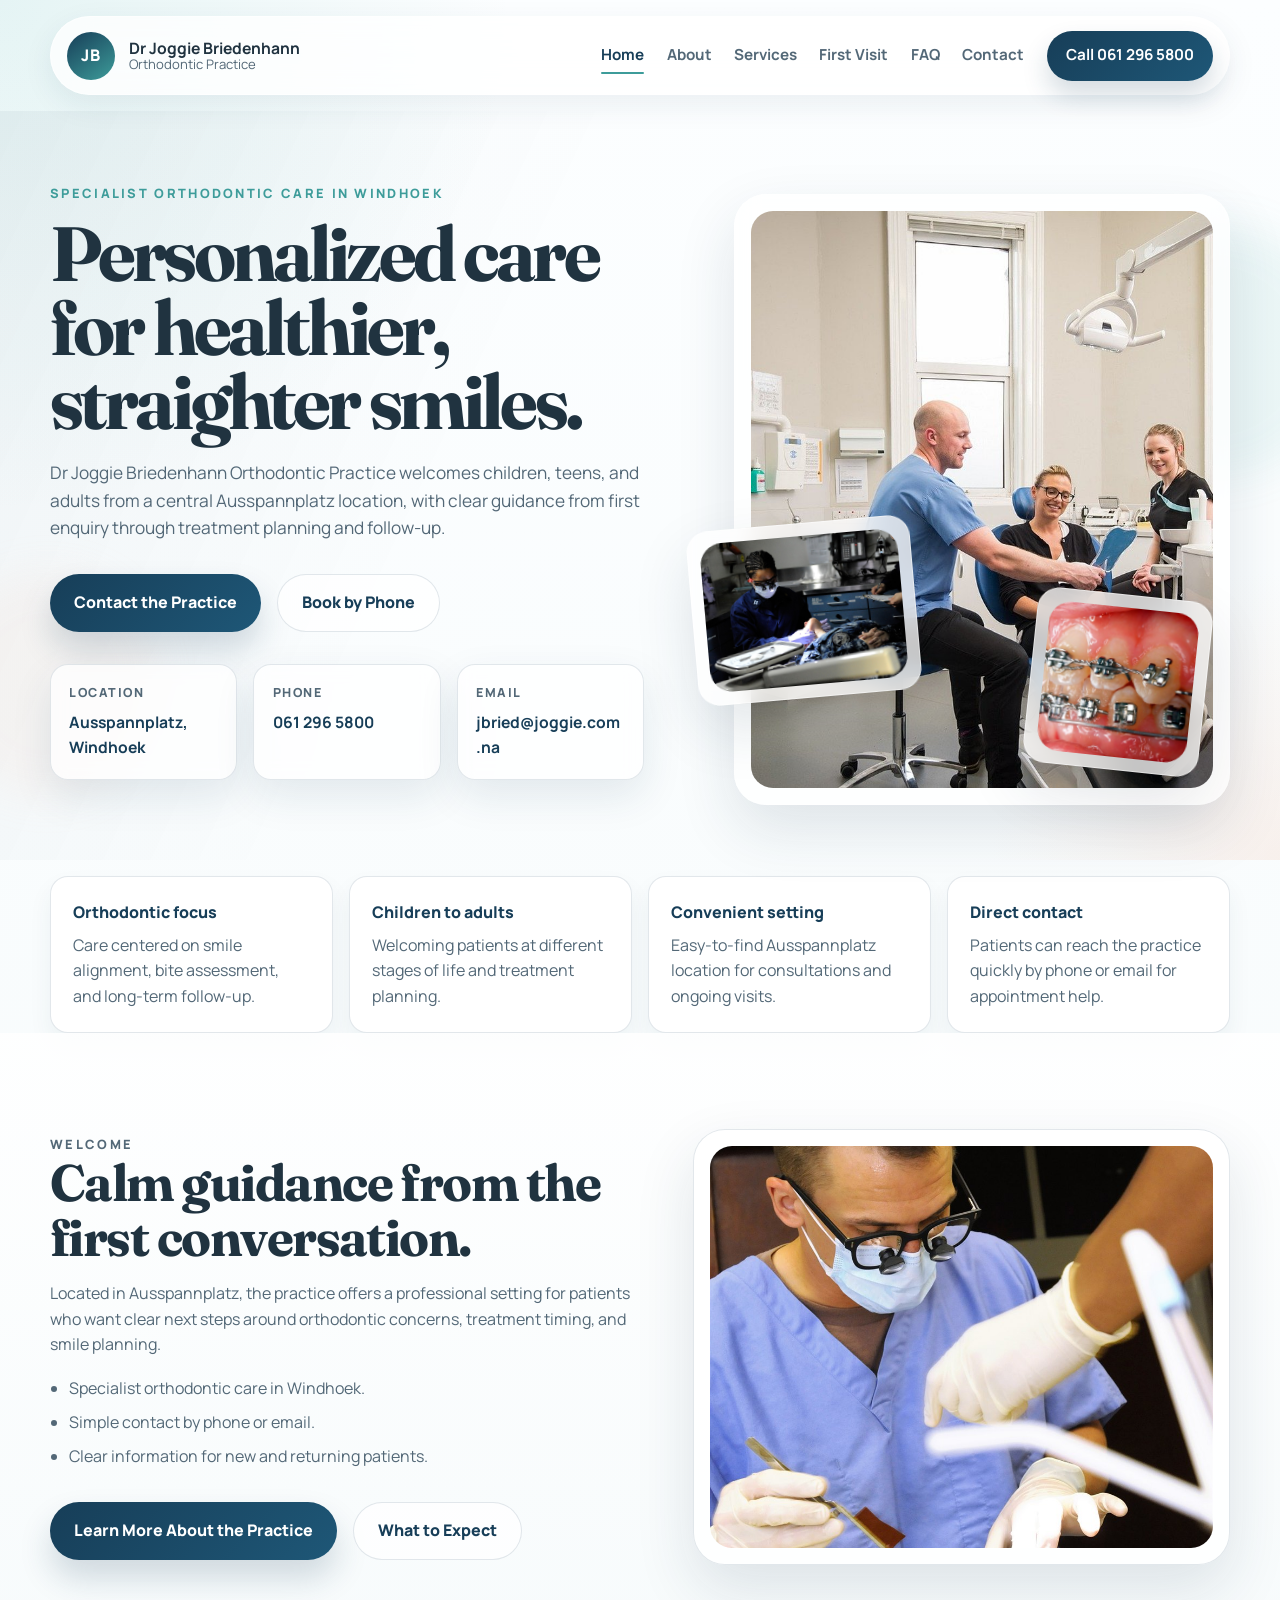
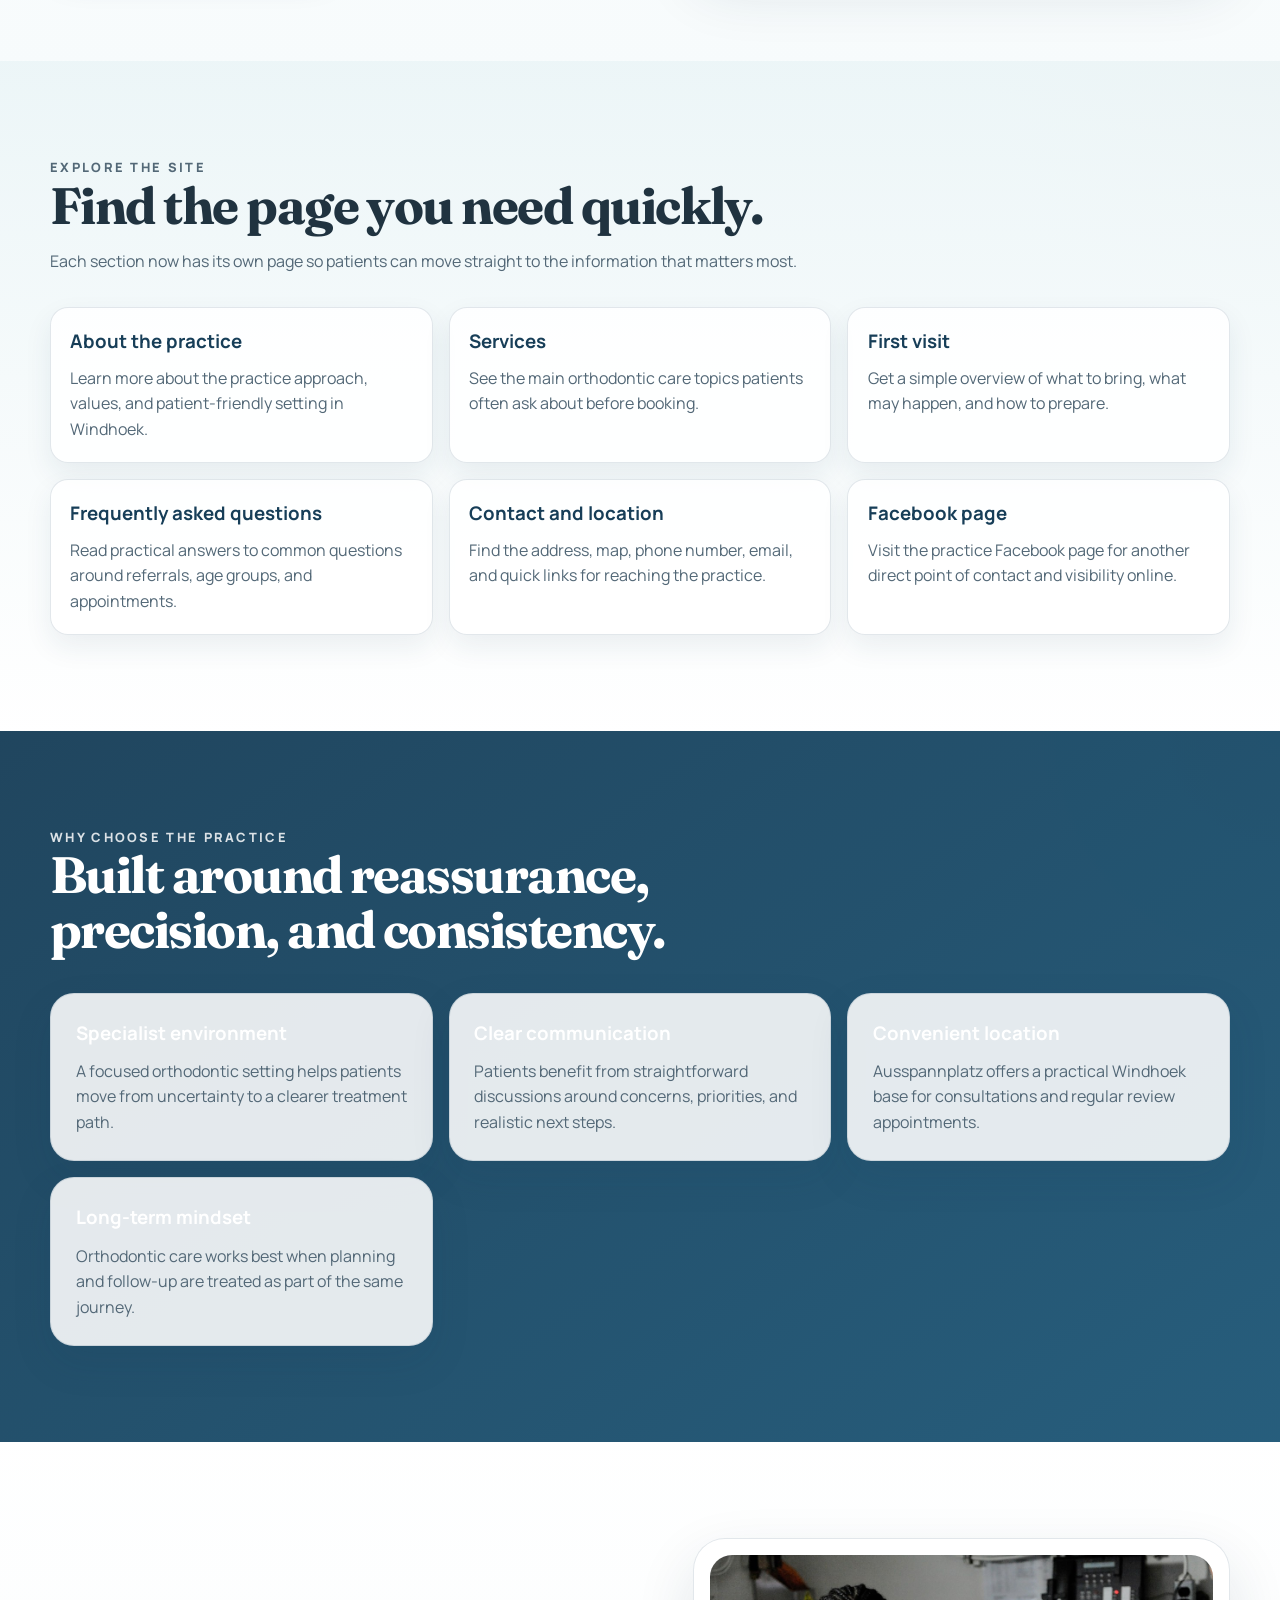
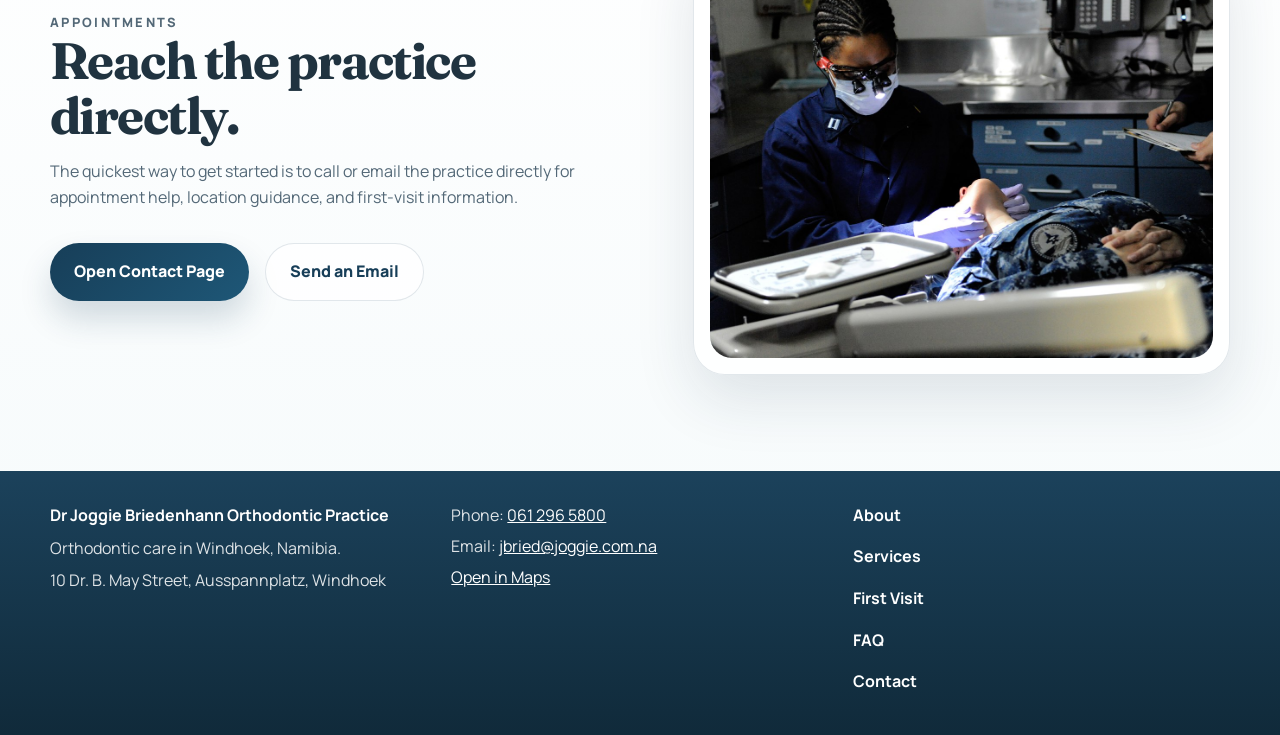
==== index.html @ 8079763b "Initial commit: Joggie Briedenhann website Co-Authored-By: Claude Sonnet 4.6 <noreply@anthropic.com>" ====
<!DOCTYPE html>
<html lang="en">
<head>
    <meta charset="UTF-8">
    <meta name="viewport" content="width=device-width, initial-scale=1.0">
    <title>Dr Joggie Briedenhann Orthodontic Practice | Home</title>
    <meta name="description" content="Orthodontic care in Windhoek, Namibia. Visit Dr Joggie Briedenhann Orthodontic Practice in Ausspannplatz for consultations, first-visit guidance, and direct contact details.">
    <link rel="preconnect" href="https://fonts.googleapis.com">
    <link rel="preconnect" href="https://fonts.gstatic.com" crossorigin>
    <link rel="icon" href="favicon.svg" type="image/svg+xml">
    <link href="https://fonts.googleapis.com/css2?family=Fraunces:opsz,wght@9..144,500;9..144,600;9..144,700&family=Manrope:wght@400;500;600;700;800&display=swap" rel="stylesheet">
    <link rel="stylesheet" href="styles.css">
</head>
<body>
    <header class="site-header">
        <div class="container header-shell">
            <a class="brand" href="index.html" aria-label="Dr Joggie Briedenhann Orthodontic Practice">
                <span class="brand-mark">JB</span>
                <span class="brand-copy">
                    <strong>Dr Joggie Briedenhann</strong>
                    <span>Orthodontic Practice</span>
                </span>
            </a>

            <button class="menu-toggle" type="button" aria-expanded="false" aria-controls="site-nav">
                <span></span>
                <span></span>
                <span></span>
                <span class="sr-only">Open navigation</span>
            </button>

            <nav class="site-nav" id="site-nav" aria-label="Primary">
                <a class="active" href="index.html">Home</a>
                <a href="about.html">About</a>
                <a href="services.html">Services</a>
                <a href="first-visit.html">First Visit</a>
                <a href="faq.html">FAQ</a>
                <a href="contact.html">Contact</a>
                <a class="nav-cta" href="tel:+264612965800">Call 061 296 5800</a>
            </nav>
        </div>
    </header>

    <main>
        <section class="hero section-shell">
            <div class="hero-orb hero-orb-one"></div>
            <div class="hero-orb hero-orb-two"></div>
            <div class="container hero-grid">
                <div class="hero-copy reveal">
                    <p class="eyebrow">Specialist orthodontic care in Windhoek</p>
                    <h1>Personalized care for healthier, straighter smiles.</h1>
                    <p class="lead">
                        Dr Joggie Briedenhann Orthodontic Practice welcomes children, teens, and adults from a central Ausspannplatz location,
                        with clear guidance from first enquiry through treatment planning and follow-up.
                    </p>

                    <div class="hero-actions">
                        <a class="button button-primary" href="contact.html">Contact the Practice</a>
                        <a class="button button-secondary" href="tel:+264612965800">Book by Phone</a>
                    </div>

                    <div class="hero-facts">
                        <article class="fact-card">
                            <span>Location</span>
                            <strong><a href="https://www.google.com/maps/search/?api=1&query=10+Dr.+B.+May+Street,+Ausspannplatz,+Windhoek,+Namibia" target="_blank" rel="noreferrer">Ausspannplatz, Windhoek</a></strong>
                        </article>
                        <article class="fact-card">
                            <span>Phone</span>
                            <strong><a href="tel:+264612965800">061 296 5800</a></strong>
                        </article>
                        <article class="fact-card">
                            <span>Email</span>
                            <strong><a href="mailto:jbried@joggie.com.na">jbried@joggie.com.na</a></strong>
                        </article>
                    </div>
                </div>

                <div class="hero-visual reveal">
                    <div class="visual-main glass-card">
                        <img src="assets/images/hero-clinic.jpg" alt="Dental team speaking with a patient in a bright clinic room.">
                    </div>
                    <div class="visual-float visual-float-left glass-card">
                        <img src="assets/images/patient-exam.jpg" alt="Dental professional examining a patient.">
                    </div>
                    <div class="visual-float visual-float-right glass-card">
                        <img src="assets/images/braces-closeup.jpg" alt="Close-up view of orthodontic braces.">
                    </div>
                </div>
            </div>
        </section>

        <section class="trust-strip">
            <div class="container trust-grid">
                <article>
                    <span>Orthodontic focus</span>
                    <p>Care centered on smile alignment, bite assessment, and long-term follow-up.</p>
                </article>
                <article>
                    <span>Children to adults</span>
                    <p>Welcoming patients at different stages of life and treatment planning.</p>
                </article>
                <article>
                    <span>Convenient setting</span>
                    <p>Easy-to-find Ausspannplatz location for consultations and ongoing visits.</p>
                </article>
                <article>
                    <span>Direct contact</span>
                    <p>Patients can reach the practice quickly by phone or email for appointment help.</p>
                </article>
            </div>
        </section>

        <section class="section-shell section-surface">
            <div class="container home-split">
                <div class="section-intro reveal">
                    <p class="eyebrow">Welcome</p>
                    <h2>Calm guidance from the first conversation.</h2>
                    <p>
                        Located in Ausspannplatz, the practice offers a professional setting for patients who want clear next steps around
                        orthodontic concerns, treatment timing, and smile planning.
                    </p>
                    <ul class="info-list">
                        <li>Specialist orthodontic care in Windhoek.</li>
                        <li>Simple contact by phone or email.</li>
                        <li>Clear information for new and returning patients.</li>
                    </ul>
                    <div class="hero-actions">
                        <a class="button button-primary" href="about.html">Learn More About the Practice</a>
                        <a class="button button-secondary" href="first-visit.html">What to Expect</a>
                    </div>
                </div>

                <div class="page-media-card reveal">
                    <img src="assets/images/clinic-room.jpg" alt="Dental practitioner working with a patient in a clinical setting.">
                </div>
            </div>
        </section>

        <section class="section-shell section-soft">
            <div class="container">
                <div class="section-heading reveal">
                    <p class="eyebrow">Explore the site</p>
                    <h2>Find the page you need quickly.</h2>
                    <p>Each section now has its own page so patients can move straight to the information that matters most.</p>
                </div>

                <div class="home-preview-grid">
                    <a class="link-card reveal" href="about.html">
                        <h3>About the practice</h3>
                        <p>Learn more about the practice approach, values, and patient-friendly setting in Windhoek.</p>
                    </a>
                    <a class="link-card reveal" href="services.html">
                        <h3>Services</h3>
                        <p>See the main orthodontic care topics patients often ask about before booking.</p>
                    </a>
                    <a class="link-card reveal" href="first-visit.html">
                        <h3>First visit</h3>
                        <p>Get a simple overview of what to bring, what may happen, and how to prepare.</p>
                    </a>
                    <a class="link-card reveal" href="faq.html">
                        <h3>Frequently asked questions</h3>
                        <p>Read practical answers to common questions around referrals, age groups, and appointments.</p>
                    </a>
                    <a class="link-card reveal" href="contact.html">
                        <h3>Contact and location</h3>
                        <p>Find the address, map, phone number, email, and quick links for reaching the practice.</p>
                    </a>
                    <a class="link-card reveal" href="https://www.facebook.com/pages/Dr-Joggie-Briedenhann-Orthodontist/376422562395441" target="_blank" rel="noreferrer">
                        <h3>Facebook page</h3>
                        <p>Visit the practice Facebook page for another direct point of contact and visibility online.</p>
                    </a>
                </div>
            </div>
        </section>

        <section class="section-shell accent-band">
            <div class="container">
                <div class="section-heading reveal">
                    <p class="eyebrow">Why choose the practice</p>
                    <h2>Built around reassurance, precision, and consistency.</h2>
                </div>

                <div class="why-grid">
                    <article class="why-card reveal">
                        <h3>Specialist environment</h3>
                        <p>A focused orthodontic setting helps patients move from uncertainty to a clearer treatment path.</p>
                    </article>
                    <article class="why-card reveal">
                        <h3>Clear communication</h3>
                        <p>Patients benefit from straightforward discussions around concerns, priorities, and realistic next steps.</p>
                    </article>
                    <article class="why-card reveal">
                        <h3>Convenient location</h3>
                        <p>Ausspannplatz offers a practical Windhoek base for consultations and regular review appointments.</p>
                    </article>
                    <article class="why-card reveal">
                        <h3>Long-term mindset</h3>
                        <p>Orthodontic care works best when planning and follow-up are treated as part of the same journey.</p>
                    </article>
                </div>
            </div>
        </section>

        <section class="section-shell section-surface">
            <div class="container cta-split">
                <div class="section-intro reveal">
                    <p class="eyebrow">Appointments</p>
                    <h2>Reach the practice directly.</h2>
                    <p>
                        The quickest way to get started is to call or email the practice directly for appointment help, location guidance,
                        and first-visit information.
                    </p>
                    <div class="hero-actions">
                        <a class="button button-primary" href="contact.html">Open Contact Page</a>
                        <a class="button button-secondary" href="mailto:jbried@joggie.com.na">Send an Email</a>
                    </div>
                </div>

                <div class="page-media-card reveal">
                    <img src="assets/images/patient-exam.jpg" alt="Dental professional examining a patient during treatment.">
                </div>
            </div>
        </section>
    </main>

    <footer class="site-footer">
        <div class="container footer-shell">
            <div>
                <strong>Dr Joggie Briedenhann Orthodontic Practice</strong>
                <p>Orthodontic care in Windhoek, Namibia.</p>
                <p>10 Dr. B. May Street, Ausspannplatz, Windhoek</p>
            </div>
            <div>
                <p>Phone: <a href="tel:+264612965800">061 296 5800</a></p>
                <p>Email: <a href="mailto:jbried@joggie.com.na">jbried@joggie.com.na</a></p>
                <p><a href="https://www.google.com/maps/search/?api=1&amp;query=10+Dr.+B.+May+Street,+Ausspannplatz,+Windhoek,+Namibia" target="_blank" rel="noreferrer">Open in Maps</a></p>
            </div>
            <div class="footer-links">
                <a href="about.html">About</a>
                <a href="services.html">Services</a>
                <a href="first-visit.html">First Visit</a>
                <a href="faq.html">FAQ</a>
                <a href="contact.html">Contact</a>
            </div>
        </div>
    </footer>

    <script src="script.js"></script>
</body>
</html>
---- styles.css ----
:root {
    --navy-900: #173e58;
    --navy-800: #1e5777;
    --teal-600: #3d9c9a;
    --teal-500: #58b7b2;
    --mist-100: #f7fbfc;
    --mist-200: #ebf5f7;
    --mist-300: #d7ebee;
    --peach-200: #f4d8ca;
    --ink-900: #203340;
    --ink-700: #536877;
    --white: #ffffff;
    --border: rgba(23, 62, 88, 0.12);
    --shadow-soft: 0 24px 60px rgba(21, 53, 72, 0.12);
    --shadow-card: 0 16px 40px rgba(23, 62, 88, 0.1);
    --radius-xl: 32px;
    --radius-lg: 24px;
    --radius-md: 18px;
    --radius-sm: 14px;
    --container: 1180px;
}

*,
*::before,
*::after {
    box-sizing: border-box;
}

html {
    scroll-behavior: smooth;
}

body {
    margin: 0;
    font-family: "Manrope", sans-serif;
    color: var(--ink-900);
    background:
        radial-gradient(circle at top left, rgba(88, 183, 178, 0.14), transparent 32rem),
        linear-gradient(180deg, #fcfeff 0%, var(--mist-100) 40%, #ffffff 100%);
    line-height: 1.6;
}

img {
    display: block;
    max-width: 100%;
}

a {
    color: inherit;
}

button,
input,
textarea {
    font: inherit;
}

main {
    overflow: clip;
}

section[id] {
    scroll-margin-top: 7rem;
}

.container {
    width: min(calc(100% - 2rem), var(--container));
    margin: 0 auto;
}

.section-shell {
    position: relative;
    padding: 6rem 0;
}

.section-surface {
    background: linear-gradient(180deg, rgba(255, 255, 255, 0.88), rgba(247, 251, 252, 0.94));
}

.section-soft {
    background:
        linear-gradient(180deg, rgba(235, 245, 247, 0.9), rgba(255, 255, 255, 0.96)),
        radial-gradient(circle at top right, rgba(244, 216, 202, 0.4), transparent 18rem);
}

.accent-band {
    background:
        linear-gradient(145deg, rgba(23, 62, 88, 0.96), rgba(30, 87, 119, 0.96)),
        radial-gradient(circle at top right, rgba(88, 183, 178, 0.22), transparent 18rem);
    color: var(--white);
}

.section-heading,
.section-intro {
    max-width: 48rem;
}

.section-heading h2,
.section-intro h2,
.journey-main h2,
.faq-intro h2,
.contact-panel h2 {
    margin: 0 0 1rem;
    font-family: "Fraunces", serif;
    font-size: clamp(2.2rem, 4vw, 3.8rem);
    line-height: 1.08;
    letter-spacing: -0.03em;
}

.section-heading p,
.section-intro p,
.journey-main p,
.faq-intro p,
.contact-panel p {
    margin: 0;
    color: var(--ink-700);
}

.accent-band .section-heading p {
    color: rgba(255, 255, 255, 0.84);
}

.eyebrow {
    margin: 0 0 0.85rem;
    font-size: 0.8rem;
    font-weight: 800;
    letter-spacing: 0.18em;
    text-transform: uppercase;
    color: var(--teal-600);
}

.accent-band .eyebrow {
    color: rgba(255, 255, 255, 0.72);
}

.sr-only {
    position: absolute;
    width: 1px;
    height: 1px;
    padding: 0;
    margin: -1px;
    overflow: hidden;
    clip: rect(0, 0, 0, 0);
    white-space: nowrap;
    border: 0;
}

.site-header {
    position: sticky;
    top: 0;
    z-index: 20;
    padding: 1rem 0;
    transition: padding 0.25s ease, background-color 0.25s ease, box-shadow 0.25s ease;
}

.site-header.scrolled {
    padding: 0.65rem 0;
    background: rgba(247, 251, 252, 0.78);
    backdrop-filter: blur(18px);
    box-shadow: 0 8px 26px rgba(23, 62, 88, 0.08);
}

.header-shell {
    display: flex;
    align-items: center;
    justify-content: space-between;
    gap: 1rem;
    padding: 0.85rem 1rem;
    border: 1px solid rgba(255, 255, 255, 0.5);
    border-radius: 999px;
    background: rgba(255, 255, 255, 0.78);
    backdrop-filter: blur(18px);
    box-shadow: 0 10px 30px rgba(23, 62, 88, 0.08);
}

.brand {
    display: inline-flex;
    align-items: center;
    gap: 0.9rem;
    text-decoration: none;
}

.brand-mark {
    display: grid;
    place-items: center;
    width: 3rem;
    height: 3rem;
    border-radius: 50%;
    background: linear-gradient(145deg, var(--navy-900), var(--teal-600));
    color: var(--white);
    font-weight: 800;
    letter-spacing: 0.08em;
}

.brand-copy {
    display: flex;
    flex-direction: column;
    line-height: 1.15;
}

.brand-copy strong {
    font-size: 0.98rem;
}

.brand-copy span {
    color: var(--ink-700);
    font-size: 0.82rem;
}

.site-nav {
    display: flex;
    align-items: center;
    gap: 1.4rem;
}

.site-nav a {
    text-decoration: none;
    color: var(--ink-700);
    font-weight: 700;
    font-size: 0.95rem;
    transition: color 0.25s ease;
}

.site-nav a:hover,
.site-nav a:focus-visible {
    color: var(--navy-800);
}

.site-nav a.active {
    color: var(--navy-900);
}

.site-nav a.active:not(.nav-cta) {
    position: relative;
}

.site-nav a.active:not(.nav-cta)::after {
    content: "";
    position: absolute;
    left: 0;
    right: 0;
    bottom: -0.4rem;
    height: 2px;
    border-radius: 999px;
    background: var(--teal-600);
}

.nav-cta {
    padding: 0.8rem 1.2rem;
    border-radius: 999px;
    background: linear-gradient(135deg, var(--navy-900), var(--navy-800));
    color: var(--white) !important;
    box-shadow: 0 14px 26px rgba(23, 62, 88, 0.18);
}

.menu-toggle {
    display: none;
    align-items: center;
    justify-content: center;
    flex-direction: column;
    gap: 0.3rem;
    width: 3rem;
    height: 3rem;
    border: 0;
    border-radius: 50%;
    background: var(--mist-200);
    cursor: pointer;
}

.menu-toggle span {
    width: 1.1rem;
    height: 2px;
    background: var(--navy-900);
    transition: transform 0.25s ease, opacity 0.25s ease;
}

.hero {
    padding: 4.5rem 0 5rem;
}

.hero::before {
    content: "";
    position: absolute;
    inset: 0;
    background:
        linear-gradient(115deg, rgba(23, 62, 88, 0.05), transparent 38%),
        radial-gradient(circle at bottom right, rgba(244, 216, 202, 0.34), transparent 18rem);
    pointer-events: none;
}

.hero-grid {
    position: relative;
    z-index: 1;
    display: grid;
    grid-template-columns: minmax(0, 1.05fr) minmax(0, 0.95fr);
    align-items: center;
    gap: 3rem;
}

.hero-copy h1 {
    margin: 0;
    font-family: "Fraunces", serif;
    font-size: clamp(3rem, 6vw, 5.25rem);
    line-height: 0.96;
    letter-spacing: -0.05em;
    max-width: 12ch;
}

.lead {
    margin: 1.3rem 0 0;
    max-width: 42rem;
    color: var(--ink-700);
    font-size: 1.08rem;
}

.hero-actions {
    display: flex;
    flex-wrap: wrap;
    gap: 1rem;
    margin-top: 2rem;
}

.button {
    display: inline-flex;
    align-items: center;
    justify-content: center;
    min-height: 3.25rem;
    padding: 0.95rem 1.5rem;
    border-radius: 999px;
    text-decoration: none;
    font-weight: 800;
    transition: transform 0.25s ease, box-shadow 0.25s ease, background-color 0.25s ease;
}

.button:hover,
.button:focus-visible {
    transform: translateY(-2px);
}

.button-primary {
    background: linear-gradient(135deg, var(--navy-900), var(--navy-800));
    color: var(--white);
    box-shadow: 0 18px 32px rgba(23, 62, 88, 0.18);
}

.button-secondary {
    border: 1px solid var(--border);
    background: rgba(255, 255, 255, 0.72);
    color: var(--navy-900);
}

.hero-facts {
    display: grid;
    grid-template-columns: repeat(3, minmax(0, 1fr));
    gap: 1rem;
    margin-top: 2rem;
}

.fact-card,
.service-card,
.metric-card,
.why-card,
.gallery-card,
.contact-panel,
.map-card,
.panel-card {
    border: 1px solid var(--border);
    box-shadow: var(--shadow-card);
}

.fact-card {
    padding: 1.15rem;
    border-radius: var(--radius-md);
    background: rgba(255, 255, 255, 0.74);
    backdrop-filter: blur(8px);
    min-width: 0;
}

.fact-card span,
.contact-stack span,
.metric-card span {
    display: block;
    margin-bottom: 0.4rem;
    color: var(--ink-700);
    font-size: 0.78rem;
    font-weight: 800;
    letter-spacing: 0.12em;
    text-transform: uppercase;
}

.fact-card strong,
.contact-stack strong {
    font-size: 0.98rem;
    line-height: 1.4;
    word-break: break-word;
    overflow-wrap: anywhere;
}

.fact-card strong a,
.page-fact strong a,
.contact-stack strong a {
    color: var(--navy-900);
    text-decoration: none;
    overflow-wrap: anywhere;
}

.fact-card strong a:hover,
.page-fact strong a:hover,
.contact-stack strong a:hover {
    text-decoration: underline;
}

.hero-visual {
    position: relative;
    min-height: 36rem;
}

.glass-card {
    background: rgba(255, 255, 255, 0.76);
    border: 1px solid rgba(255, 255, 255, 0.46);
    box-shadow: var(--shadow-soft);
    backdrop-filter: blur(12px);
}

.visual-main {
    position: absolute;
    top: 0;
    right: 0;
    width: min(100%, 31rem);
    padding: 1rem;
    border-radius: var(--radius-xl);
}

.visual-main img,
.visual-float img,
.about-image img,
.gallery-card img {
    width: 100%;
    height: 100%;
    object-fit: cover;
    border-radius: calc(var(--radius-xl) - 10px);
}

.visual-main img {
    aspect-ratio: 4 / 5;
}

.visual-float {
    position: absolute;
    padding: 0.75rem;
    border-radius: 22px;
}

.visual-float-left {
    left: 0;
    bottom: 4.5rem;
    width: 14rem;
    transform: rotate(-5deg);
}

.visual-float-right {
    right: 1.5rem;
    bottom: 0;
    width: 11rem;
    transform: rotate(6deg);
}

.visual-float-left img {
    aspect-ratio: 4 / 3;
}

.visual-float-right img {
    aspect-ratio: 1 / 1;
}

.hero-orb {
    position: absolute;
    border-radius: 50%;
    filter: blur(20px);
    opacity: 0.55;
    pointer-events: none;
}

.hero-orb-one {
    width: 16rem;
    height: 16rem;
    top: 7rem;
    right: -4rem;
    background: rgba(88, 183, 178, 0.18);
}

.hero-orb-two {
    width: 14rem;
    height: 14rem;
    left: -4rem;
    bottom: 4rem;
    background: rgba(244, 216, 202, 0.3);
}

.trust-strip {
    padding: 1rem 0 0;
}

.trust-grid {
    display: grid;
    grid-template-columns: repeat(4, minmax(0, 1fr));
    gap: 1rem;
}

.trust-grid article {
    padding: 1.4rem;
    border-radius: var(--radius-md);
    background: var(--white);
    border: 1px solid var(--border);
    box-shadow: 0 12px 24px rgba(23, 62, 88, 0.06);
}

.trust-grid span {
    display: block;
    margin-bottom: 0.45rem;
    font-weight: 800;
    color: var(--navy-900);
}

.trust-grid p {
    margin: 0;
    color: var(--ink-700);
}

.about-grid {
    display: grid;
    grid-template-columns: minmax(0, 0.95fr) minmax(0, 0.8fr);
    gap: 2rem;
    align-items: start;
}

.about-panel {
    display: grid;
    gap: 1.25rem;
}

.panel-card {
    padding: 1.5rem;
    border-radius: var(--radius-lg);
    background: rgba(255, 255, 255, 0.82);
}

.panel-card h3,
.service-card h3,
.why-card h3,
.timeline-item h3,
.gallery-card figcaption,
.contact-panel h2,
.metric-card strong {
    margin: 0 0 0.65rem;
}

.feature-list {
    margin: 0;
    padding-left: 1.2rem;
    color: var(--ink-700);
}

.feature-list li + li {
    margin-top: 0.6rem;
}

.metric-grid {
    display: grid;
    grid-template-columns: repeat(3, minmax(0, 1fr));
    gap: 1rem;
}

.metric-card {
    padding: 1.15rem;
    border-radius: var(--radius-md);
    background: linear-gradient(180deg, var(--white), var(--mist-100));
}

.metric-card strong {
    display: block;
    font-size: 1.75rem;
    font-family: "Fraunces", serif;
    color: var(--navy-900);
}

.about-image {
    grid-column: 1 / -1;
    width: min(100%, 42rem);
    justify-self: end;
}

.about-image img {
    aspect-ratio: 16 / 9;
    border-radius: var(--radius-xl);
    box-shadow: var(--shadow-soft);
}

.page-hero {
    padding: 4rem 0 2rem;
}

.page-hero-grid,
.home-split,
.cta-split {
    display: grid;
    grid-template-columns: minmax(0, 1fr) minmax(0, 0.88fr);
    gap: 2rem;
    align-items: center;
}

.page-hero-copy h1 {
    margin: 0;
    font-family: "Fraunces", serif;
    font-size: clamp(2.8rem, 5vw, 4.6rem);
    line-height: 1;
    letter-spacing: -0.04em;
}

.page-hero-copy p {
    margin: 1rem 0 0;
    color: var(--ink-700);
    max-width: 42rem;
}

.page-media-card {
    overflow: hidden;
    padding: 1rem;
    border-radius: var(--radius-xl);
    background: rgba(255, 255, 255, 0.84);
    border: 1px solid var(--border);
    box-shadow: var(--shadow-soft);
}

.page-media-card img {
    width: 100%;
    border-radius: calc(var(--radius-xl) - 10px);
    object-fit: cover;
    aspect-ratio: 4 / 3.2;
}

.page-facts,
.home-preview-grid,
.footer-links {
    display: grid;
    gap: 1rem;
}

.page-facts {
    grid-template-columns: repeat(3, minmax(0, 1fr));
    margin-top: 2rem;
}

.page-fact,
.link-card,
.mini-card {
    padding: 1.2rem;
    border-radius: var(--radius-md);
    background: rgba(255, 255, 255, 0.84);
    border: 1px solid var(--border);
    box-shadow: 0 12px 28px rgba(23, 62, 88, 0.08);
    min-width: 0;
}

.page-fact span,
.mini-card span {
    display: block;
    margin-bottom: 0.35rem;
    color: var(--ink-700);
    font-size: 0.78rem;
    font-weight: 800;
    letter-spacing: 0.12em;
    text-transform: uppercase;
}

.page-fact strong,
.mini-card strong {
    font-size: 1rem;
    word-break: break-word;
    overflow-wrap: anywhere;
}

.home-preview-grid {
    grid-template-columns: repeat(3, minmax(0, 1fr));
    margin-top: 2rem;
}

.link-card {
    text-decoration: none;
    transition: transform 0.25s ease, box-shadow 0.25s ease, border-color 0.25s ease;
}

.link-card:hover,
.link-card:focus-visible {
    transform: translateY(-4px);
    box-shadow: 0 18px 34px rgba(23, 62, 88, 0.14);
    border-color: rgba(61, 156, 154, 0.45);
}

.link-card h3,
.mini-card h3 {
    margin: 0 0 0.55rem;
    color: var(--navy-900);
}

.link-card p,
.mini-card p,
.footer-links a {
    margin: 0;
    color: var(--ink-700);
}

.info-list {
    margin: 1.1rem 0 0;
    padding-left: 1.2rem;
    color: var(--ink-700);
}

.info-list li + li {
    margin-top: 0.55rem;
}

.accent-band .button-ghost {
    color: var(--white);
    border-color: rgba(255, 255, 255, 0.35);
    background: rgba(255, 255, 255, 0.1);
}

.accent-band .button-ghost:hover,
.accent-band .button-ghost:focus-visible {
    background: rgba(255, 255, 255, 0.18);
}


    background: rgba(255, 255, 255, 0.96);
    border-color: rgba(255, 255, 255, 0.65);
}

.accent-band .why-card h3 {
    color: var(--navy-900);
}

.accent-band .why-card p {
    color: var(--ink-700);
}

.services-grid,
.why-grid {
    display: grid;
    grid-template-columns: repeat(3, minmax(0, 1fr));
    gap: 1rem;
    margin-top: 2.2rem;
}

.service-card,
.why-card {
    padding: 1.55rem;
    border-radius: var(--radius-lg);
    background: rgba(255, 255, 255, 0.88);
}

.service-card p,
.why-card p {
    margin: 0;
    color: var(--ink-700);
}

.journey-grid,
.faq-grid,
.contact-grid {
    display: grid;
    grid-template-columns: minmax(0, 0.95fr) minmax(0, 0.7fr);
    gap: 2rem;
    align-items: start;
}

.timeline {
    display: grid;
    gap: 1rem;
    margin-top: 2rem;
}

.timeline-item {
    display: grid;
    grid-template-columns: auto 1fr;
    gap: 1rem;
    padding: 1.15rem 1.2rem;
    border-radius: var(--radius-md);
    background: rgba(255, 255, 255, 0.82);
    border: 1px solid var(--border);
    box-shadow: 0 12px 28px rgba(23, 62, 88, 0.07);
}

.timeline-item span {
    display: grid;
    place-items: center;
    width: 3rem;
    height: 3rem;
    border-radius: 50%;
    background: linear-gradient(145deg, var(--navy-900), var(--teal-600));
    color: var(--white);
    font-weight: 800;
}

.timeline-item p {
    margin: 0;
}

.journey-sidebar {
    display: grid;
    gap: 1rem;
}

.panel-card-highlight {
    background: linear-gradient(160deg, rgba(23, 62, 88, 0.95), rgba(61, 156, 154, 0.9));
    color: var(--white);
}

.panel-card-highlight p,
.panel-card-highlight a {
    color: rgba(255, 255, 255, 0.9);
}

.faq-list {
    display: grid;
    gap: 0.85rem;
}

.faq-list details {
    padding: 1.15rem 1.3rem;
    border-radius: var(--radius-md);
    border: 1px solid var(--border);
    background: rgba(255, 255, 255, 0.84);
    box-shadow: 0 10px 24px rgba(23, 62, 88, 0.07);
}

.faq-list summary {
    cursor: pointer;
    font-weight: 800;
    color: var(--navy-900);
    list-style: none;
}

.faq-list summary::-webkit-details-marker {
    display: none;
}

.faq-list p {
    margin: 0.85rem 0 0;
    color: var(--ink-700);
}

.gallery-grid {
    display: grid;
    grid-template-columns: 1.35fr 0.8fr 0.8fr;
    gap: 1rem;
    margin-top: 2rem;
}

.gallery-card {
    overflow: hidden;
    border-radius: var(--radius-lg);
    background: var(--white);
}

.gallery-card img {
    aspect-ratio: 4 / 4.2;
}

.gallery-large img {
    aspect-ratio: 1.25 / 1;
}

.gallery-card figcaption {
    padding: 1rem 1.1rem 1.15rem;
    font-weight: 800;
    color: var(--navy-900);
}

.contact-section {
    padding-bottom: 7rem;
}

.contact-panel,
.map-card {
    padding: 1.5rem;
    border-radius: var(--radius-xl);
    background: rgba(255, 255, 255, 0.84);
}

.contact-stack {
    display: grid;
    gap: 1rem;
    margin-top: 1.8rem;
}

.contact-stack article {
    padding-bottom: 1rem;
    border-bottom: 1px solid var(--border);
}

.contact-stack article:last-child {
    border-bottom: 0;
    padding-bottom: 0;
}

.contact-actions {
    margin-top: 1.8rem;
}

.map-card iframe {
    width: 100%;
    min-height: 100%;
    height: 100%;
    border: 0;
    border-radius: calc(var(--radius-xl) - 8px);
    aspect-ratio: 4 / 4.2;
}

.site-footer {
    padding: 2rem 0 2.5rem;
    background: linear-gradient(180deg, rgba(23, 62, 88, 0.98), rgba(16, 42, 58, 1));
    color: rgba(255, 255, 255, 0.86);
}

.footer-shell {
    display: grid;
    grid-template-columns: repeat(3, minmax(0, 1fr));
    gap: 1.5rem;
}

.footer-shell strong {
    display: block;
    margin-bottom: 0.5rem;
    color: var(--white);
}

.footer-links a {
    display: inline-block;
    color: rgba(255, 255, 255, 0.86);
    text-decoration: none;
    font-weight: 700;
}

.footer-links a:hover,
.footer-links a:focus-visible {
    color: var(--white);
}

.footer-shell p {
    margin: 0;
}

.footer-shell p + p {
    margin-top: 0.35rem;
}

.footer-shell a {
    color: var(--white);
}

.js .reveal {
    opacity: 0;
    transform: translateY(24px);
    transition: opacity 0.65s ease, transform 0.65s ease;
}

.js .reveal.is-visible {
    opacity: 1;
    transform: translateY(0);
}

@media (max-width: 1080px) {
    .hero-grid,
    .about-grid,
    .page-hero-grid,
    .home-split,
    .cta-split,
    .journey-grid,
    .faq-grid,
    .contact-grid,
    .services-grid,
    .why-grid,
    .gallery-grid,
    .trust-grid {
        grid-template-columns: 1fr 1fr;
    }

    .hero-grid,
    .about-grid,
    .page-hero-grid,
    .home-split,
    .cta-split,
    .journey-grid,
    .faq-grid,
    .contact-grid {
        gap: 1.5rem;
    }

    .hero-copy h1 {
        max-width: 13ch;
    }

    .hero-facts,
    .metric-grid {
        grid-template-columns: 1fr;
    }

    .gallery-large {
        grid-column: 1 / -1;
    }

    .gallery-card img,
    .gallery-large img {
        aspect-ratio: 16 / 10;
    }
}

@media (max-width: 860px) {
    .site-header {
        padding-top: 0.75rem;
    }

    .header-shell {
        border-radius: 28px;
    }

    .menu-toggle {
        display: inline-flex;
        z-index: 22;
    }

    .site-nav {
        position: absolute;
        top: calc(100% + 0.75rem);
        left: 0;
        right: 0;
        display: grid;
        gap: 0.8rem;
        padding: 1rem;
        border-radius: 28px;
        background: rgba(255, 255, 255, 0.94);
        border: 1px solid var(--border);
        box-shadow: var(--shadow-soft);
        opacity: 0;
        visibility: hidden;
        pointer-events: none;
        transform: translateY(-8px);
        transition: opacity 0.25s ease, transform 0.25s ease;
    }

    .nav-open .site-nav {
        opacity: 1;
        visibility: visible;
        pointer-events: auto;
        transform: translateY(0);
    }

    .nav-open .menu-toggle span:nth-child(1) {
        transform: translateY(6px) rotate(45deg);
    }

    .nav-open .menu-toggle span:nth-child(2) {
        opacity: 0;
    }

    .nav-open .menu-toggle span:nth-child(3) {
        transform: translateY(-6px) rotate(-45deg);
    }

    .hero {
        padding-top: 3rem;
    }

    .hero-grid,
    .about-grid,
    .page-hero-grid,
    .home-split,
    .cta-split,
    .journey-grid,
    .faq-grid,
    .contact-grid,
    .trust-grid,
    .services-grid,
    .why-grid,
    .gallery-grid,
    .page-facts,
    .home-preview-grid {
        grid-template-columns: 1fr;
    }

    .hero-visual {
        min-height: 28rem;
    }

    .visual-main {
        position: relative;
        width: 100%;
    }

    .visual-main img {
        aspect-ratio: 4 / 3.8;
    }

    .visual-float-left {
        width: 11.5rem;
        left: 0.5rem;
        bottom: 4rem;
    }

    .visual-float-right {
        width: 8.5rem;
        right: 0.5rem;
    }

    .about-image {
        width: 100%;
        justify-self: stretch;
    }

    .section-shell {
        padding: 4.75rem 0;
    }

    .footer-shell {
        grid-template-columns: 1fr;
    }
}

@media (max-width: 620px) {
    .container {
        width: min(calc(100% - 1.25rem), var(--container));
    }

    .header-shell {
        padding: 0.75rem 0.85rem;
    }

    .brand-copy strong {
        font-size: 0.9rem;
    }

    .brand-copy span {
        font-size: 0.75rem;
    }

    .hero-copy h1 {
        font-size: clamp(2.5rem, 12vw, 3.8rem);
    }

    .lead {
        font-size: 1rem;
    }

    .button {
        width: 100%;
    }

    .hero-actions {
        flex-direction: column;
    }

    .visual-main,
    .visual-float {
        padding: 0.6rem;
    }

    .visual-float-left {
        width: 9rem;
        bottom: 4.8rem;
    }

    .visual-float-right {
        width: 7rem;
    }

    .fact-card,
    .service-card,
    .why-card,
    .panel-card,
    .contact-panel,
    .map-card {
        border-radius: 20px;
    }
}

@media (prefers-reduced-motion: reduce) {
    html {
        scroll-behavior: auto;
    }

    *,
    *::before,
    *::after {
        animation: none !important;
        transition-duration: 0.01ms !important;
        transition-delay: 0ms !important;
        scroll-behavior: auto !important;
    }

    .js .reveal {
        opacity: 1;
        transform: none;
    }
}
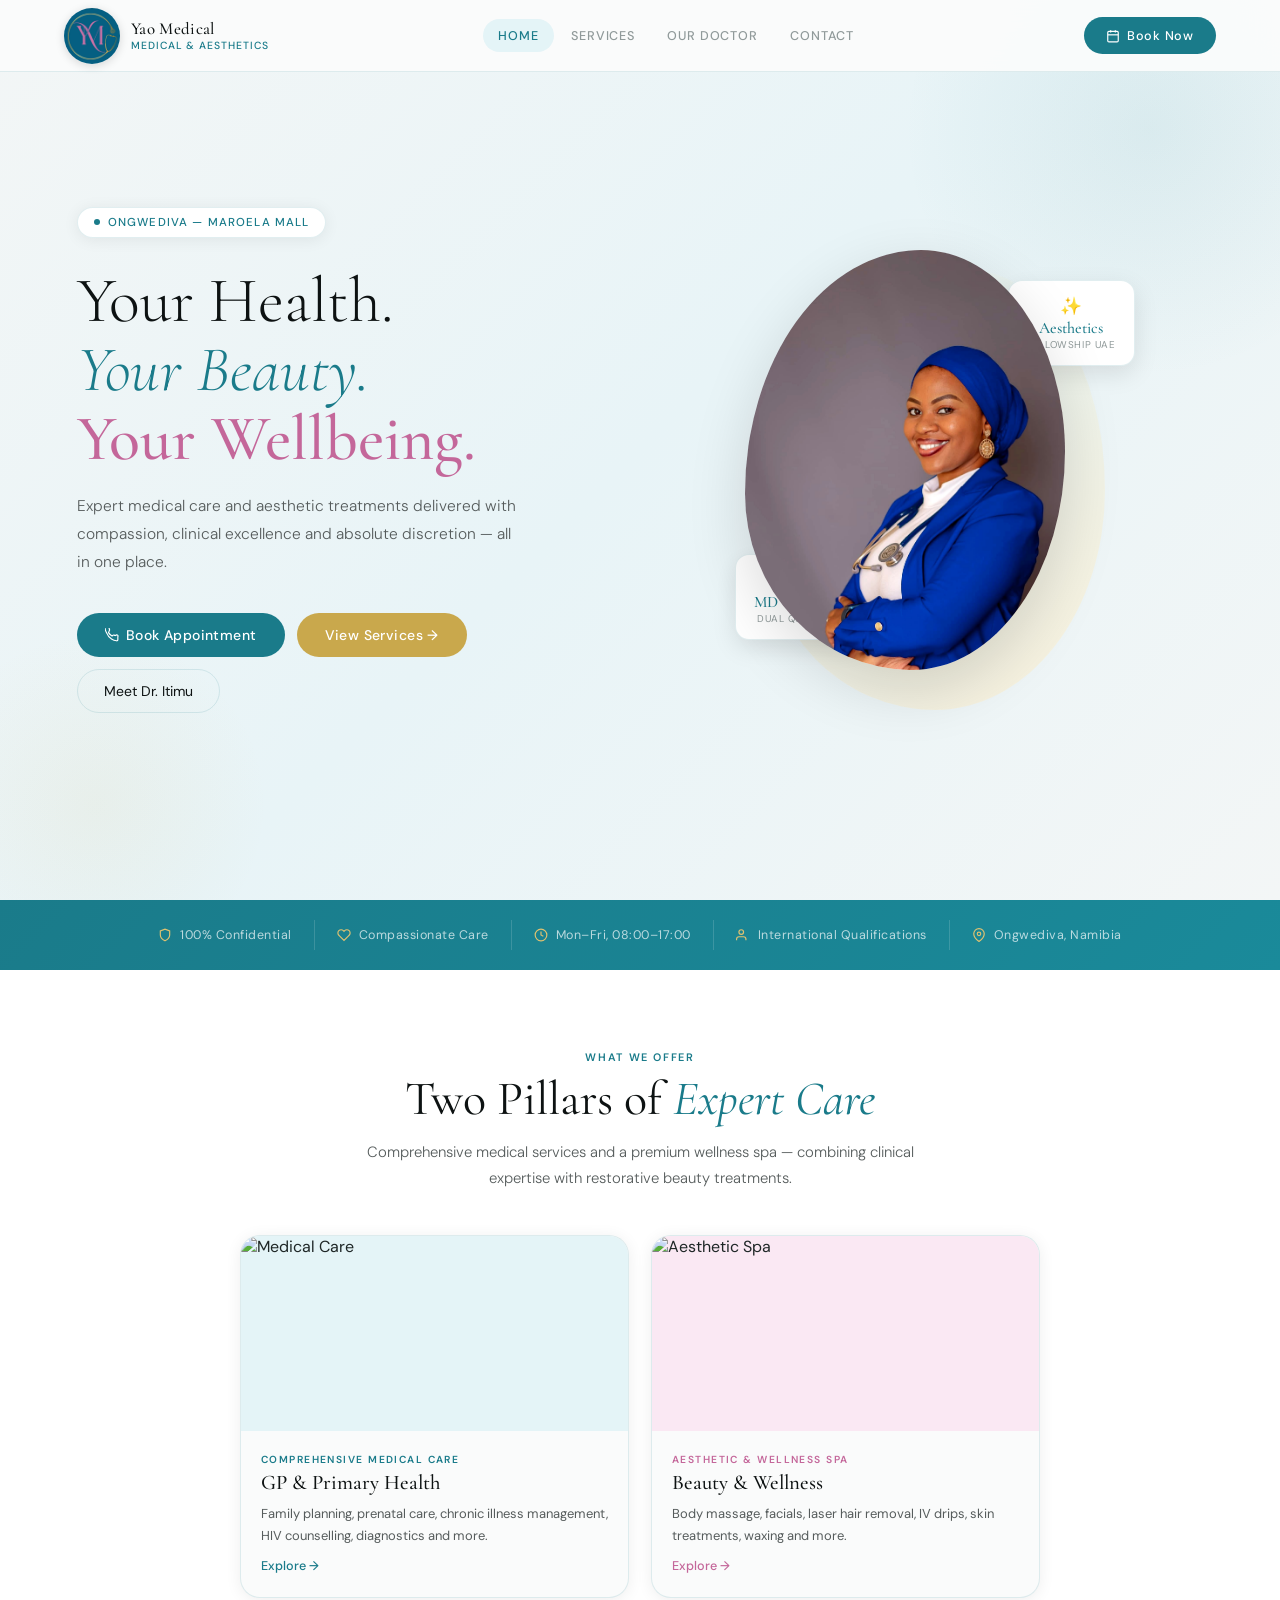
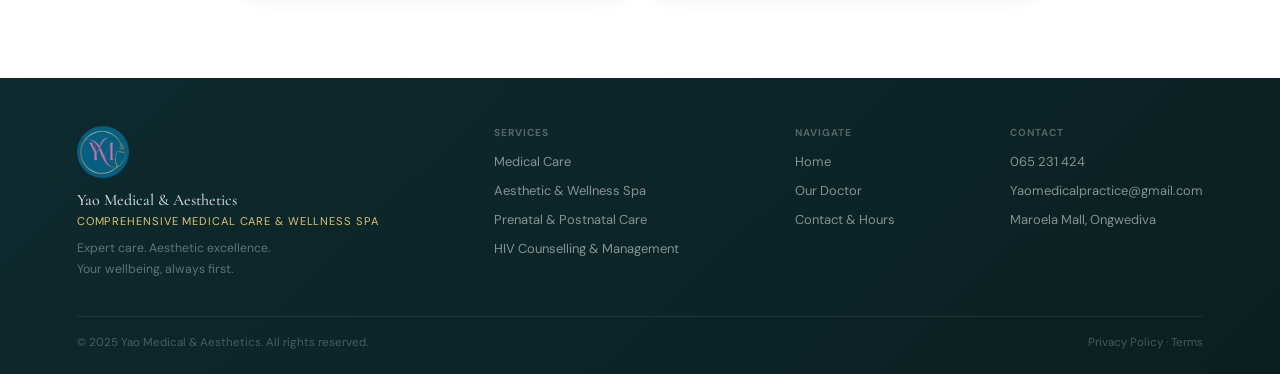
==== commit 6d3da65a: "Add files via upload" ====
--- a/index.html
+++ b/index.html
@@ -1,250 +1,557 @@
 <!DOCTYPE html>
 <html lang="en">
 <head>
-    <meta charset="UTF-8">
-    <meta name="viewport" content="width=device-width, initial-scale=1.0">
-    <title>Dr Joggie Briedenhann Orthodontic Practice | Home</title>
-    <meta name="description" content="Orthodontic care in Windhoek, Namibia. Visit Dr Joggie Briedenhann Orthodontic Practice in Ausspannplatz for consultations, first-visit guidance, and direct contact details.">
-    <link rel="preconnect" href="https://fonts.googleapis.com">
-    <link rel="preconnect" href="https://fonts.gstatic.com" crossorigin>
-    <link rel="icon" href="favicon.svg" type="image/svg+xml">
-    <link href="https://fonts.googleapis.com/css2?family=Fraunces:opsz,wght@9..144,500;9..144,600;9..144,700&family=Manrope:wght@400;500;600;700;800&display=swap" rel="stylesheet">
-    <link rel="stylesheet" href="styles.css">
+<meta charset="UTF-8">
+<meta name="viewport" content="width=device-width, initial-scale=1.0">
+<title>Yao Medical &amp; Aesthetics</title>
+<link rel="preconnect" href="https://fonts.googleapis.com">
+<link href="https://fonts.googleapis.com/css2?family=Cormorant+Garamond:ital,wght@0,300;0,400;0,500;1,400&family=DM+Sans:wght@300;400;500;600&display=swap" rel="stylesheet">
+<style>
+*,*::before,*::after{box-sizing:border-box;margin:0;padding:0}
+html{scroll-behavior:smooth}
+:root{
+  --teal:#1A7B8A;--teal-l:#2A9BAB;--teal-p:#E4F4F7;
+  --gold:#C9A84C;--gold-l:#E0C270;--gold-p:#F8F1DC;
+  --rose:#C4679A;--rose-p:#FAE8F3;
+  --ink:#0D1212;--char:#1E2626;--mid:#565C5C;--soft:#909A9A;
+  --bg:#FAFBFB;--white:#FFFFFF;--off:#F3F6F6;
+  --border:rgba(26,123,138,0.13);
+  --sh-sm:0 2px 16px rgba(0,0,0,.07);
+  --sh-md:0 8px 40px rgba(0,0,0,.1);
+  --sh-lg:0 20px 60px rgba(0,0,0,.14);
+}
+body{font-family:"DM Sans",sans-serif;background:var(--bg);color:var(--char);overflow-x:hidden}
+
+/* ── NAV ── */
+#nav{
+  position:fixed;top:0;left:0;right:0;z-index:300;height:72px;
+  display:flex;align-items:center;justify-content:space-between;padding:0 5%;
+  background:rgba(250,251,251,.97);backdrop-filter:blur(18px);
+  border-bottom:1px solid var(--border);transition:box-shadow .3s;
+}
+#nav.raised{box-shadow:0 4px 24px rgba(26,123,138,.1)}
+.nav-logo{display:flex;align-items:center;cursor:pointer}
+.nav-logo-img{height:56px;width:56px;object-fit:cover;border-radius:50%;cursor:pointer;box-shadow:0 2px 10px rgba(0,0,0,.15)}
+.nav-brand{margin-left:11px;display:flex;flex-direction:column;line-height:1.1}
+.nav-brand-name{font-family:"Cormorant Garamond",serif;font-size:1.05rem;font-weight:500;color:var(--ink);letter-spacing:.02em}
+.nav-brand-sub{font-size:.65rem;letter-spacing:.09em;text-transform:uppercase;color:var(--teal);font-weight:500;margin-top:2px}
+.nav-tabs{display:flex;align-items:center;gap:2px}
+.nav-tab{background:none;border:none;cursor:pointer;font-family:"DM Sans",sans-serif;font-size:.79rem;font-weight:500;letter-spacing:.07em;text-transform:uppercase;color:var(--soft);padding:8px 15px;border-radius:50px;transition:all .2s;}
+.nav-tab:hover{color:var(--ink);background:var(--off)}
+.nav-tab.active{color:var(--teal);background:var(--teal-p)}
+.nav-cta{background:var(--teal);color:white;border:none;cursor:pointer;font-family:"DM Sans",sans-serif;font-size:.79rem;font-weight:500;letter-spacing:.06em;padding:10px 22px;border-radius:50px;transition:all .2s;display:flex;align-items:center;gap:7px;}
+.nav-cta:hover{background:var(--teal-l);transform:translateY(-1px);box-shadow:0 6px 20px rgba(26,123,138,.3)}
+.hamburger{display:none;background:none;border:none;cursor:pointer;padding:5px;flex-direction:column;gap:5px}
+.hamburger span{display:block;width:20px;height:2px;background:var(--ink);border-radius:2px}
+.mob-menu{display:none;position:fixed;inset:0;top:72px;z-index:200;background:var(--white);flex-direction:column;align-items:center;justify-content:center;gap:6px;}
+.mob-menu.open{display:flex}
+.mob-tab{background:none;border:none;cursor:pointer;font-family:"DM Sans",sans-serif;font-size:1rem;font-weight:400;color:var(--mid);padding:14px 32px;border-radius:12px;width:220px;text-align:center;transition:all .2s;}
+.mob-tab.active{color:var(--teal);background:var(--teal-p)}
+
+/* ── PAGES ── */
+.page{display:none;animation:pageIn .3s ease}
+.page.active{display:block}
+@keyframes pageIn{from{opacity:0;transform:translateY(8px)}to{opacity:1;transform:translateY(0)}}
+
+/* ── BUTTONS ── */
+.btn-teal{background:var(--teal);color:white;padding:13px 28px;border-radius:50px;text-decoration:none;font-size:.875rem;font-weight:500;letter-spacing:.03em;display:inline-flex;align-items:center;gap:7px;transition:all .25s;border:none;cursor:pointer;font-family:"DM Sans",sans-serif;}
+.btn-teal:hover{background:var(--teal-l);transform:translateY(-2px);box-shadow:0 8px 24px rgba(26,123,138,.3)}
+.btn-gold{background:var(--gold);color:white;padding:13px 28px;border-radius:50px;text-decoration:none;font-size:.875rem;font-weight:500;letter-spacing:.03em;display:inline-flex;align-items:center;gap:7px;transition:all .25s;border:none;cursor:pointer;font-family:"DM Sans",sans-serif;}
+.btn-gold:hover{background:var(--gold-l);transform:translateY(-2px);box-shadow:0 8px 24px rgba(201,168,76,.35)}
+.btn-outline{background:transparent;color:var(--ink);padding:12px 26px;border-radius:50px;text-decoration:none;font-size:.875rem;font-weight:400;border:1.5px solid var(--border);display:inline-flex;align-items:center;gap:7px;transition:all .25s;cursor:pointer;font-family:"DM Sans",sans-serif;}
+.btn-outline:hover{border-color:var(--teal);color:var(--teal);transform:translateY(-2px)}
+.btn-white{background:white;color:var(--teal);padding:13px 28px;border-radius:50px;text-decoration:none;font-size:.875rem;font-weight:600;display:inline-flex;align-items:center;gap:7px;transition:all .25s;white-space:nowrap;box-shadow:0 4px 16px rgba(0,0,0,.1);}
+.btn-white:hover{transform:translateY(-2px);box-shadow:0 8px 24px rgba(0,0,0,.18)}
+.btn-rose{background:var(--rose);color:white;padding:13px 28px;border-radius:50px;text-decoration:none;font-size:.875rem;font-weight:500;display:inline-flex;align-items:center;gap:7px;transition:all .25s;border:none;cursor:pointer;font-family:"DM Sans",sans-serif;}
+.btn-rose:hover{opacity:.9;transform:translateY(-2px);box-shadow:0 8px 24px rgba(196,103,154,.3)}
+
+/* ── SHARED ── */
+.sec-label{font-size:.68rem;letter-spacing:.15em;text-transform:uppercase;color:var(--teal);font-weight:600;margin-bottom:8px;display:block}
+.sec-title{font-family:"Cormorant Garamond",serif;font-size:clamp(1.9rem,3.8vw,3rem);font-weight:400;color:var(--ink);line-height:1.15;margin-bottom:12px}
+.sec-title em{font-style:italic;color:var(--teal)}
+.page-hero{padding:108px 6% 52px;background:var(--off);text-align:center;position:relative}
+.page-hero::after{content:'';position:absolute;bottom:0;left:50%;transform:translateX(-50%);width:48px;height:3px;background:linear-gradient(90deg,var(--teal),var(--gold));border-radius:2px}
+.ph-logo{height:60px;width:60px;object-fit:cover;border-radius:50%;margin:0 auto 20px;display:block;box-shadow:0 4px 16px rgba(0,0,0,.15)}
+.page-hero h1{font-family:"Cormorant Garamond",serif;font-size:clamp(2rem,4vw,2.9rem);font-weight:400;color:var(--ink);margin-bottom:12px}
+.page-hero h1 em{font-style:italic;color:var(--teal)}
+.page-hero p{font-size:.93rem;color:var(--mid);max-width:480px;margin:0 auto;line-height:1.75;font-weight:300}
+
+/* ═══════ HOME ═══════ */
+.home-hero{
+  min-height:100vh;
+  display:grid;grid-template-columns:1fr 1fr;
+  align-items:center;gap:52px;padding:100px 6% 80px;
+  background:linear-gradient(135deg, var(--off) 0%, #E8F4F7 50%, var(--off) 100%);
+  position:relative;overflow:hidden;
+}
+.hero-deco{
+  position:absolute;top:-120px;right:-120px;
+  width:500px;height:500px;border-radius:50%;
+  background:radial-gradient(circle, rgba(26,123,138,.08) 0%, transparent 70%);
+  pointer-events:none;
+}
+.hero-deco2{
+  position:absolute;bottom:-80px;left:-80px;
+  width:350px;height:350px;border-radius:50%;
+  background:radial-gradient(circle, rgba(201,168,76,.07) 0%, transparent 70%);
+  pointer-events:none;
+}
+.hero-content{position:relative;z-index:2}
+.hero-pill{
+  display:inline-flex;align-items:center;gap:8px;
+  background:white;border:1px solid var(--border);padding:7px 16px;border-radius:50px;
+  font-size:.72rem;letter-spacing:.1em;text-transform:uppercase;color:var(--teal);
+  font-weight:500;margin-bottom:28px;box-shadow:var(--sh-sm);
+  animation:fadeUp .7s ease both;
+}
+.hero-dot{width:6px;height:6px;border-radius:50%;background:var(--teal);animation:pulse 2s infinite}
+@keyframes pulse{0%,100%{opacity:1;transform:scale(1)}50%{opacity:.4;transform:scale(1.4)}}
+.hero-h1{
+  font-family:"Cormorant Garamond",serif;
+  font-size:clamp(2.6rem,5vw,4.2rem);font-weight:300;line-height:1.08;
+  color:var(--ink);margin-bottom:20px;animation:fadeUp .7s .1s ease both;
+}
+.hero-h1 em{font-style:italic;color:var(--teal)}
+.hero-h1 strong{font-weight:500;color:var(--rose)}
+.hero-p{font-size:.97rem;color:var(--mid);line-height:1.8;font-weight:300;max-width:440px;margin-bottom:36px;animation:fadeUp .7s .2s ease both}
+.hero-btns{display:flex;flex-wrap:wrap;gap:12px;animation:fadeUp .7s .3s ease both}
+
+/* Doctor portrait hero */
+.hero-visual{position:relative;z-index:2;animation:fadeUp .8s .15s ease both;display:flex;justify-content:center}
+.hero-portrait-wrap{position:relative;width:380px}
+.hero-portrait-bg{
+  position:absolute;
+  width:340px;height:440px;
+  background:linear-gradient(145deg, var(--teal-p), var(--gold-p));
+  border-radius:60% 40% 50% 50% / 60% 50% 50% 40%;
+  top:20px;left:20px;
+}
+.hero-portrait{
+  position:relative;z-index:1;
+  width:320px;height:420px;
+  object-fit:cover;object-position:top;
+  border-radius:55% 45% 48% 52% / 58% 48% 52% 42%;
+  box-shadow:var(--sh-lg);display:block;
+}
+.hero-badge-1,.hero-badge-2{
+  position:absolute;background:white;border-radius:14px;
+  padding:14px 18px;box-shadow:0 8px 24px rgba(0,0,0,.1);
+  border:1px solid var(--border);
+}
+.hero-badge-1{bottom:30px;left:-10px;animation:float 4s ease-in-out infinite}
+.hero-badge-2{top:30px;right:-10px;animation:float 4s .8s ease-in-out infinite}
+@keyframes float{0%,100%{transform:translateY(0)}50%{transform:translateY(-7px)}}
+.badge-icon{font-size:1.1rem;display:block;text-align:center;margin-bottom:2px}
+.badge-txt{font-size:.62rem;color:var(--soft);text-transform:uppercase;letter-spacing:.06em;text-align:center}
+.badge-val{font-family:"Cormorant Garamond",serif;font-size:1rem;font-weight:500;color:var(--teal);text-align:center;line-height:1.2}
+
+/* Trust bar */
+.trust-bar{
+  background:linear-gradient(135deg, var(--teal) 0%, #1A8A9A 100%);
+  padding:20px 6%;display:flex;align-items:center;justify-content:center;gap:0;flex-wrap:wrap;
+}
+.ti{display:flex;align-items:center;gap:8px;color:rgba(255,255,255,.7);font-size:.78rem;letter-spacing:.04em;padding:7px 22px;border-right:1px solid rgba(255,255,255,.15);}
+.ti:last-child{border-right:none}
+.ti svg{color:var(--gold-l);flex-shrink:0}
+
+/* Feature cards */
+.home-features{padding:80px 6%;background:var(--white)}
+.feat-grid{display:grid;grid-template-columns:repeat(3,1fr);gap:22px;max-width:1100px;margin:44px auto 0}
+.fc{background:var(--bg);border-radius:20px;overflow:hidden;border:1px solid var(--border);box-shadow:var(--sh-sm);cursor:pointer;transition:all .3s;}
+.fc:hover{transform:translateY(-5px);box-shadow:var(--sh-md);border-color:var(--teal)}
+.fc-img{width:100%;height:195px;object-fit:cover;display:block;transition:transform .5s}
+.fc:hover .fc-img{transform:scale(1.04)}
+.fc-body{padding:22px 20px}
+.fc-cat{font-size:.64rem;letter-spacing:.14em;text-transform:uppercase;color:var(--teal);font-weight:600;margin-bottom:5px}
+.fc.rose-card:hover{border-color:var(--rose)}
+.fc.rose-card .fc-cat{color:var(--rose)}
+.fc h3{font-family:"Cormorant Garamond",serif;font-size:1.3rem;font-weight:500;color:var(--ink);margin-bottom:7px;line-height:1.2}
+.fc p{font-size:.81rem;color:var(--mid);line-height:1.7}
+.fc-arrow{display:inline-flex;align-items:center;gap:5px;margin-top:10px;color:var(--teal);font-size:.79rem;font-weight:500;transition:gap .2s}
+.fc.rose-card .fc-arrow{color:var(--rose)}
+.fc-arrow:hover{gap:9px}
+
+/* ═══════ SERVICES ═══════ */
+.svc-section{padding:64px 6% 80px;background:var(--white)}
+.svc-cat{max-width:1100px;margin:0 auto 60px}
+.svc-hdr{display:flex;align-items:center;gap:16px;margin-bottom:22px;padding-bottom:16px;border-bottom:1px solid var(--border)}
+.sci{width:50px;height:50px;border-radius:14px;display:flex;align-items:center;justify-content:center;flex-shrink:0}
+.sci.t{background:var(--teal-p)} .sci.t svg{color:var(--teal)}
+.sci.g{background:var(--gold-p)} .sci.g svg{color:var(--gold)}
+.sci.r{background:var(--rose-p)} .sci.r svg{color:var(--rose)}
+.svc-hdr h2{font-family:"Cormorant Garamond",serif;font-size:1.8rem;font-weight:500;color:var(--ink)}
+.svc-hdr p{font-size:.84rem;color:var(--soft);margin-top:2px}
+.svc-banner{width:100%;height:190px;object-fit:cover;border-radius:14px;margin-bottom:20px;display:block}
+.svc-grid{display:grid;grid-template-columns:repeat(auto-fill,minmax(230px,1fr));gap:12px}
+.si{background:var(--bg);border-radius:11px;padding:15px 14px;border:1px solid var(--border);transition:all .25s;display:flex;align-items:flex-start;gap:9px;}
+.si:hover{border-color:var(--teal);box-shadow:0 5px 20px rgba(26,123,138,.1);transform:translateY(-2px)}
+.si.spa:hover{border-color:var(--rose);box-shadow:0 5px 20px rgba(196,103,154,.1)}
+.sd{width:7px;height:7px;border-radius:50%;flex-shrink:0;margin-top:6px}
+.sd.t{background:var(--teal)} .sd.r{background:var(--rose)} .sd.g{background:var(--gold)}
+.si h4{font-size:.85rem;font-weight:500;color:var(--ink);line-height:1.3}
+.svc-cta{max-width:1100px;margin:0 auto;background:linear-gradient(135deg,var(--teal) 0%,#1A8A9A 100%);border-radius:20px;padding:44px 52px;display:flex;align-items:center;justify-content:space-between;gap:24px;flex-wrap:wrap;}
+.svc-cta h3{font-family:"Cormorant Garamond",serif;font-size:1.55rem;font-weight:400;color:white}
+.svc-cta p{color:rgba(255,255,255,.6);font-size:.84rem;margin-top:5px}
+
+/* ═══════ DOCTOR ═══════ */
+.doctor-section{
+  padding:72px 6% 80px;background:var(--white);
+  display:grid;grid-template-columns:1fr 1.15fr;gap:72px;
+  align-items:start;max-width:1200px;margin:0 auto;
+}
+.doc-portrait-wrap{position:relative}
+.doc-portrait-bg{
+  position:absolute;
+  width:320px;height:420px;
+  background:linear-gradient(145deg, var(--teal-p), var(--gold-p));
+  border-radius:20px;top:20px;left:20px;
+}
+.doc-portrait{
+  position:relative;z-index:1;
+  width:300px;height:400px;
+  object-fit:cover;object-position:top;
+  border-radius:16px;box-shadow:var(--sh-lg);display:block;
+}
+.doc-badge{
+  position:absolute;z-index:2;bottom:-14px;right:10px;
+  background:white;border-radius:14px;padding:14px 18px;
+  box-shadow:0 8px 28px rgba(0,0,0,.1);border:1px solid var(--border);
+}
+.doc-badge .bi{font-size:1.2rem;display:block;text-align:center;margin-bottom:3px}
+.doc-badge .bt{font-size:.63rem;color:var(--soft);text-transform:uppercase;letter-spacing:.06em;text-align:center}
+.doc-info{padding-top:10px}
+.doc-role{font-size:.7rem;letter-spacing:.14em;text-transform:uppercase;color:var(--teal);font-weight:600;margin-bottom:6px}
+.doc-name{font-family:"Cormorant Garamond",serif;font-size:2.2rem;font-weight:500;color:var(--ink);line-height:1.1;margin-bottom:5px}
+.doc-title{font-size:.85rem;color:var(--teal);font-weight:400;letter-spacing:.03em;margin-bottom:22px;line-height:1.5}
+.doc-bio{font-size:.92rem;color:var(--mid);line-height:1.85;margin-bottom:13px;font-weight:300}
+.qh{font-size:.66rem;letter-spacing:.12em;text-transform:uppercase;color:var(--soft);font-weight:600;margin-bottom:11px;display:flex;align-items:center;gap:10px}
+.qh::after{content:'';flex:1;height:1px;background:var(--border)}
+.ql{display:flex;flex-direction:column;gap:8px;margin-bottom:24px}
+.qi{display:flex;align-items:flex-start;gap:10px;padding:12px 14px;background:var(--bg);border-radius:10px;border:1px solid var(--border);transition:border-color .2s}
+.qi:hover{border-color:var(--teal)}
+.qi-icon{width:28px;height:28px;border-radius:8px;background:var(--teal-p);display:flex;align-items:center;justify-content:center;flex-shrink:0}
+.qi-icon svg{color:var(--teal)}
+.qi-text h4{font-size:.86rem;font-weight:500;color:var(--ink)}
+.qi-text p{font-size:.76rem;color:var(--soft);margin-top:1px}
+
+/* ═══════ CONTACT ═══════ */
+.contact-section{padding:64px 6% 80px;background:var(--white)}
+.contact-grid{display:grid;grid-template-columns:1.1fr 1fr;gap:52px;max-width:1100px;margin:0 auto;align-items:start}
+.ci-label{font-size:.7rem;letter-spacing:.13em;text-transform:uppercase;color:var(--teal);font-weight:600;margin-bottom:8px}
+.ci-title{font-family:"Cormorant Garamond",serif;font-size:1.9rem;font-weight:400;color:var(--ink);margin-bottom:10px}
+.ci-title em{font-style:italic;color:var(--teal)}
+.ci-sub{font-size:.88rem;color:var(--mid);line-height:1.75;font-weight:300;margin-bottom:24px}
+.ccs{display:flex;flex-direction:column;gap:12px}
+.cc{display:flex;align-items:flex-start;gap:13px;background:var(--bg);padding:16px 18px;border-radius:13px;border:1px solid var(--border);transition:border-color .2s}
+.cc:hover{border-color:var(--teal)}
+.cc-i{width:38px;height:38px;border-radius:11px;background:var(--teal-p);display:flex;align-items:center;justify-content:center;flex-shrink:0}
+.cc-i svg{color:var(--teal)}
+.cc-l{font-size:.63rem;text-transform:uppercase;letter-spacing:.08em;color:var(--soft);margin-bottom:2px}
+.cv{font-size:.875rem;color:var(--ink);font-weight:500;text-decoration:none;display:block}
+.cv:hover{color:var(--teal)}
+.cv.sm{font-size:.78rem;font-weight:400;color:var(--mid)}
+.hcard{background:var(--bg);border-radius:18px;padding:30px 28px;border:1px solid var(--border);box-shadow:var(--sh-sm)}
+.hcard h3{font-family:"Cormorant Garamond",serif;font-size:1.25rem;font-weight:500;color:var(--ink);margin-bottom:16px;padding-bottom:13px;border-bottom:1px solid var(--border)}
+.hr-r{display:flex;justify-content:space-between;padding:11px 0;border-bottom:1px solid rgba(0,0,0,.04);font-size:.84rem}
+.hr-r:last-of-type{border-bottom:none}
+.h-day{color:var(--mid)} .h-time{color:var(--ink);font-weight:500} .h-cls{color:var(--soft);font-style:italic}
+.hn{margin-top:14px;padding:12px 13px;background:var(--teal-p);border-radius:9px;font-size:.76rem;color:var(--teal);line-height:1.6;display:flex;gap:8px}
+.bbs{margin-top:18px;display:flex;flex-direction:column;gap:9px}
+.bbs .btn-teal,.bbs .btn-outline{justify-content:center;width:100%}
+
+/* ═══════ SLIDESHOW ═══════ */
+.ez-slideshow{position:relative;max-width:100%;background:var(--off);border-radius:20px;overflow:hidden;box-shadow:var(--sh-lg)}
+.ez-slides{display:flex;transition:transform .5s cubic-bezier(.4,0,.2,1);will-change:transform}
+.ez-slide{min-width:100%;position:relative;flex-shrink:0}
+.ez-slide img{width:100%;height:500px;object-fit:contain;object-position:center;display:block;background:#F0EFEB}
+.ez-slide-lbl{position:absolute;top:16px;left:16px;display:flex;align-items:center;gap:8px}
+.ez-pill{padding:5px 14px;border-radius:50px;font-size:.68rem;letter-spacing:.1em;text-transform:uppercase;font-weight:700;color:white;backdrop-filter:blur(8px)}
+.ez-pill.before{background:rgba(0,0,0,.65)}
+.ez-pill.after{background:rgba(26,123,138,.82)}
+.ez-slide-num{position:absolute;top:16px;right:16px;background:rgba(0,0,0,.5);color:white;font-size:.72rem;font-weight:500;padding:4px 12px;border-radius:50px;backdrop-filter:blur(8px)}
+.ez-caption{position:absolute;bottom:0;left:0;right:0;background:linear-gradient(transparent,rgba(0,0,0,.68));padding:40px 24px 18px;color:white}
+.ez-caption-title{font-size:.9rem;font-weight:600;margin-bottom:2px}
+.ez-caption-sub{font-size:.74rem;color:rgba(255,255,255,.7)}
+.ez-prev,.ez-next{position:absolute;top:50%;transform:translateY(-50%);width:44px;height:44px;border-radius:50%;border:none;cursor:pointer;display:flex;align-items:center;justify-content:center;background:rgba(255,255,255,.92);color:var(--ink);box-shadow:0 4px 16px rgba(0,0,0,.18);transition:all .2s;z-index:10;}
+.ez-prev{left:12px} .ez-next{right:12px}
+.ez-prev:hover,.ez-next:hover{background:white;transform:translateY(-50%) scale(1.08)}
+.ez-dots{display:flex;justify-content:center;gap:8px;padding:14px 0 4px}
+.ez-dot{width:8px;height:8px;border-radius:50%;background:var(--border);border:none;cursor:pointer;transition:all .25s;padding:0}
+.ez-dot.active{background:var(--teal);transform:scale(1.25)}
+.result-desc{font-size:.84rem;color:var(--mid);line-height:1.75;margin-top:16px;padding:14px 18px;background:var(--bg);border-radius:10px;border-left:3px solid var(--teal)}
+.rb{max-width:1100px;margin:0 auto 64px}
+.rb-title{font-family:"Cormorant Garamond",serif;font-size:1.55rem;font-weight:400;color:var(--ink);margin-bottom:16px;padding-bottom:14px;border-bottom:1px solid var(--border);display:flex;align-items:center;gap:12px;flex-wrap:wrap;}
+.rb-badge{font-size:.68rem;letter-spacing:.1em;text-transform:uppercase;color:var(--teal);font-weight:600;background:var(--teal-p);padding:4px 12px;border-radius:50px;font-family:"DM Sans",sans-serif}
+.disclaimer{max-width:1100px;margin:32px auto 0;text-align:center;font-size:.76rem;color:var(--soft);line-height:1.7;padding:14px 20px;background:var(--off);border-radius:10px;border:1px solid var(--border)}
+
+/* ── FOOTER ── */
+footer{background:linear-gradient(135deg,#0D2A2E 0%,#0A2020 100%);padding:48px 6% 24px}
+.ft{display:flex;justify-content:space-between;align-items:flex-start;gap:30px;flex-wrap:wrap;margin-bottom:36px}
+.f-logo{height:52px;width:52px;object-fit:cover;border-radius:50%;margin-bottom:12px;display:block}
+.f-brand{font-family:"Cormorant Garamond",serif;font-size:1rem;font-weight:500;color:rgba(255,255,255,.8);margin-bottom:4px}
+.f-sub{font-size:.7rem;letter-spacing:.08em;text-transform:uppercase;color:var(--gold-l);margin-bottom:10px}
+.f-tag{font-size:.77rem;color:rgba(255,255,255,.35);max-width:200px;line-height:1.7}
+.f-col h5{font-size:.63rem;letter-spacing:.1em;text-transform:uppercase;color:rgba(255,255,255,.3);margin-bottom:11px}
+.f-col ul{list-style:none;display:flex;flex-direction:column;gap:8px}
+.f-col a{color:rgba(255,255,255,.5);text-decoration:none;font-size:.81rem;transition:color .2s}
+.f-col a:hover{color:white}
+.ftb{border-top:1px solid rgba(255,255,255,.07);padding-top:18px;display:flex;justify-content:space-between;align-items:center;flex-wrap:wrap;gap:10px}
+.ftc{font-size:.72rem;color:rgba(255,255,255,.25)}
+
+@keyframes fadeUp{from{opacity:0;transform:translateY(20px)}to{opacity:1;transform:translateY(0)}}
+@media(max-width:860px){
+  .nav-tabs{display:none} .hamburger{display:flex}
+  .home-hero{grid-template-columns:1fr;padding:90px 5% 60px;text-align:center}
+  .hero-visual{order:-1} .hero-portrait-wrap{width:280px;margin:0 auto}
+  .hero-portrait-bg{width:260px;height:340px}
+  .hero-portrait{width:240px;height:320px}
+  .hero-badge-1,.hero-badge-2{display:none}
+  .hero-btns{justify-content:center}
+  .feat-grid{grid-template-columns:1fr;max-width:420px;margin:44px auto 0}
+  .doctor-section{grid-template-columns:1fr;gap:40px;padding:60px 5% 60px}
+  .contact-grid{grid-template-columns:1fr}
+  .svc-cta{flex-direction:column;text-align:center;padding:32px 28px}
+  .ez-slide img{height:340px}
+  .ft{flex-direction:column;gap:24px}
+  .ti:nth-child(n+4){display:none}
+}
+</style>
 </head>
 <body>
-    <header class="site-header">
-        <div class="container header-shell">
-            <a class="brand" href="index.html" aria-label="Dr Joggie Briedenhann Orthodontic Practice">
-                <span class="brand-mark">JB</span>
-                <span class="brand-copy">
-                    <strong>Dr Joggie Briedenhann</strong>
-                    <span>Orthodontic Practice</span>
-                </span>
-            </a>
-
-            <button class="menu-toggle" type="button" aria-expanded="false" aria-controls="site-nav">
-                <span></span>
-                <span></span>
-                <span></span>
-                <span class="sr-only">Open navigation</span>
-            </button>
-
-            <nav class="site-nav" id="site-nav" aria-label="Primary">
-                <a class="active" href="index.html">Home</a>
-                <a href="about.html">About</a>
-                <a href="services.html">Services</a>
-                <a href="first-visit.html">First Visit</a>
-                <a href="faq.html">FAQ</a>
-                <a href="contact.html">Contact</a>
-                <a class="nav-cta" href="tel:+264612965800">Call 061 296 5800</a>
-            </nav>
+
+<!-- NAV -->
+<nav id="nav">
+  <div class="nav-logo" onclick="showPage('home')">
+    <img class="nav-logo-img" src="[data-uri]" alt="Yao Medical">
+    <div class="nav-brand">
+      <span class="nav-brand-name">Yao Medical</span>
+      <span class="nav-brand-sub">Medical &amp; Aesthetics</span>
+    </div>
+  </div>
+  <div class="nav-tabs">
+    <button class="nav-tab active" onclick="showPage('home')">Home</button>
+    <button class="nav-tab" onclick="showPage('services')">Services</button>
+    <button class="nav-tab" onclick="showPage('doctor')">Our Doctor</button>
+    <button class="nav-tab" onclick="showPage('contact')">Contact</button>
+  </div>
+  <button class="nav-cta" onclick="showPage('contact')">
+    <svg width="14" height="14" viewBox="0 0 24 24" fill="none" stroke="currentColor" stroke-width="2"><rect x="3" y="4" width="18" height="18" rx="2"/><line x1="16" y1="2" x2="16" y2="6"/><line x1="8" y1="2" x2="8" y2="6"/><line x1="3" y1="10" x2="21" y2="10"/></svg>
+    Book Now
+  </button>
+  <button class="hamburger" onclick="toggleMenu()"><span></span><span></span><span></span></button>
+</nav>
+<div class="mob-menu" id="mobMenu">
+  <button class="mob-tab active" onclick="showPage('home');toggleMenu()">Home</button>
+  <button class="mob-tab" onclick="showPage('services');toggleMenu()">Services</button>
+  <button class="mob-tab" onclick="showPage('doctor');toggleMenu()">Our Doctor</button>
+  <button class="mob-tab" onclick="showPage('contact');toggleMenu()">Contact</button>
+</div>
+
+<!-- ═══════ HOME ═══════ -->
+<div id="page-home" class="page active">
+  <section class="home-hero">
+    <div class="hero-deco"></div><div class="hero-deco2"></div>
+    <div class="hero-content">
+      <div class="hero-pill"><div class="hero-dot"></div>Ongwediva — Maroela Mall</div>
+      <h1 class="hero-h1">Your Health.<br><em>Your Beauty.</em><br><strong>Your Wellbeing.</strong></h1>
+      <p class="hero-p">Expert medical care and aesthetic treatments delivered with compassion, clinical excellence and absolute discretion — all in one place.</p>
+      <div class="hero-btns">
+        <a href="tel:065231424" class="btn-teal">
+          <svg width="14" height="14" viewBox="0 0 24 24" fill="none" stroke="currentColor" stroke-width="2"><path d="M22 16.92v3a2 2 0 01-2.18 2 19.79 19.79 0 01-8.63-3.07A19.5 19.5 0 013.07 8.81 19.79 19.79 0 010 .14a2 2 0 012-2h3a2 2 0 012 1.72c.13.96.36 1.9.7 2.81a2 2 0 01-.45 2.11L6.09 7.91a16 16 0 006 6l1.27-1.27a2 2 0 012.11-.45c.9.34 1.85.57 2.81.7A2 2 0 0122 14.92z"/></svg>
+          Book Appointment
+        </a>
+        <button class="btn-gold" onclick="showPage('services')">View Services →</button>
+        <button class="btn-outline" onclick="showPage('doctor')">Meet Dr. Itimu</button>
+      </div>
+    </div>
+    <div class="hero-visual">
+      <div class="hero-portrait-wrap">
+        <div class="hero-portrait-bg"></div>
+        <img class="hero-portrait" src="[data-uri]